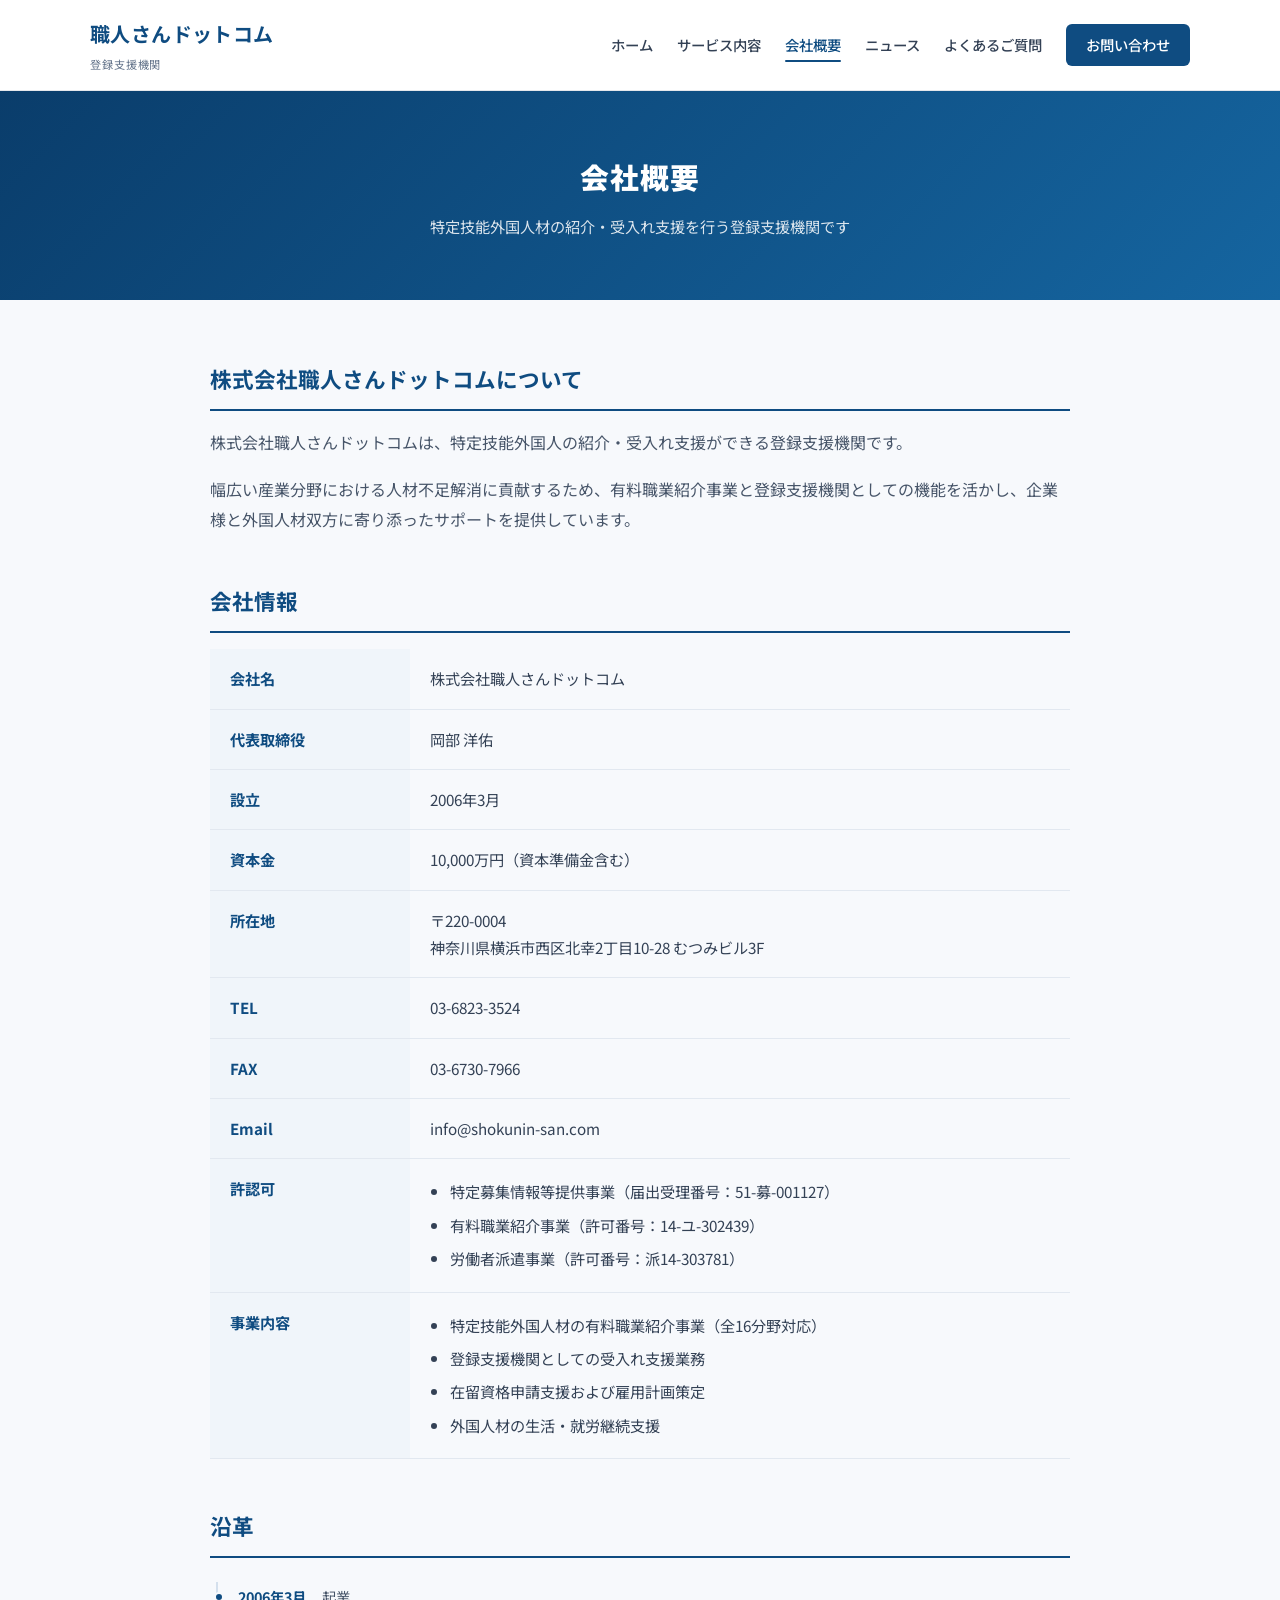
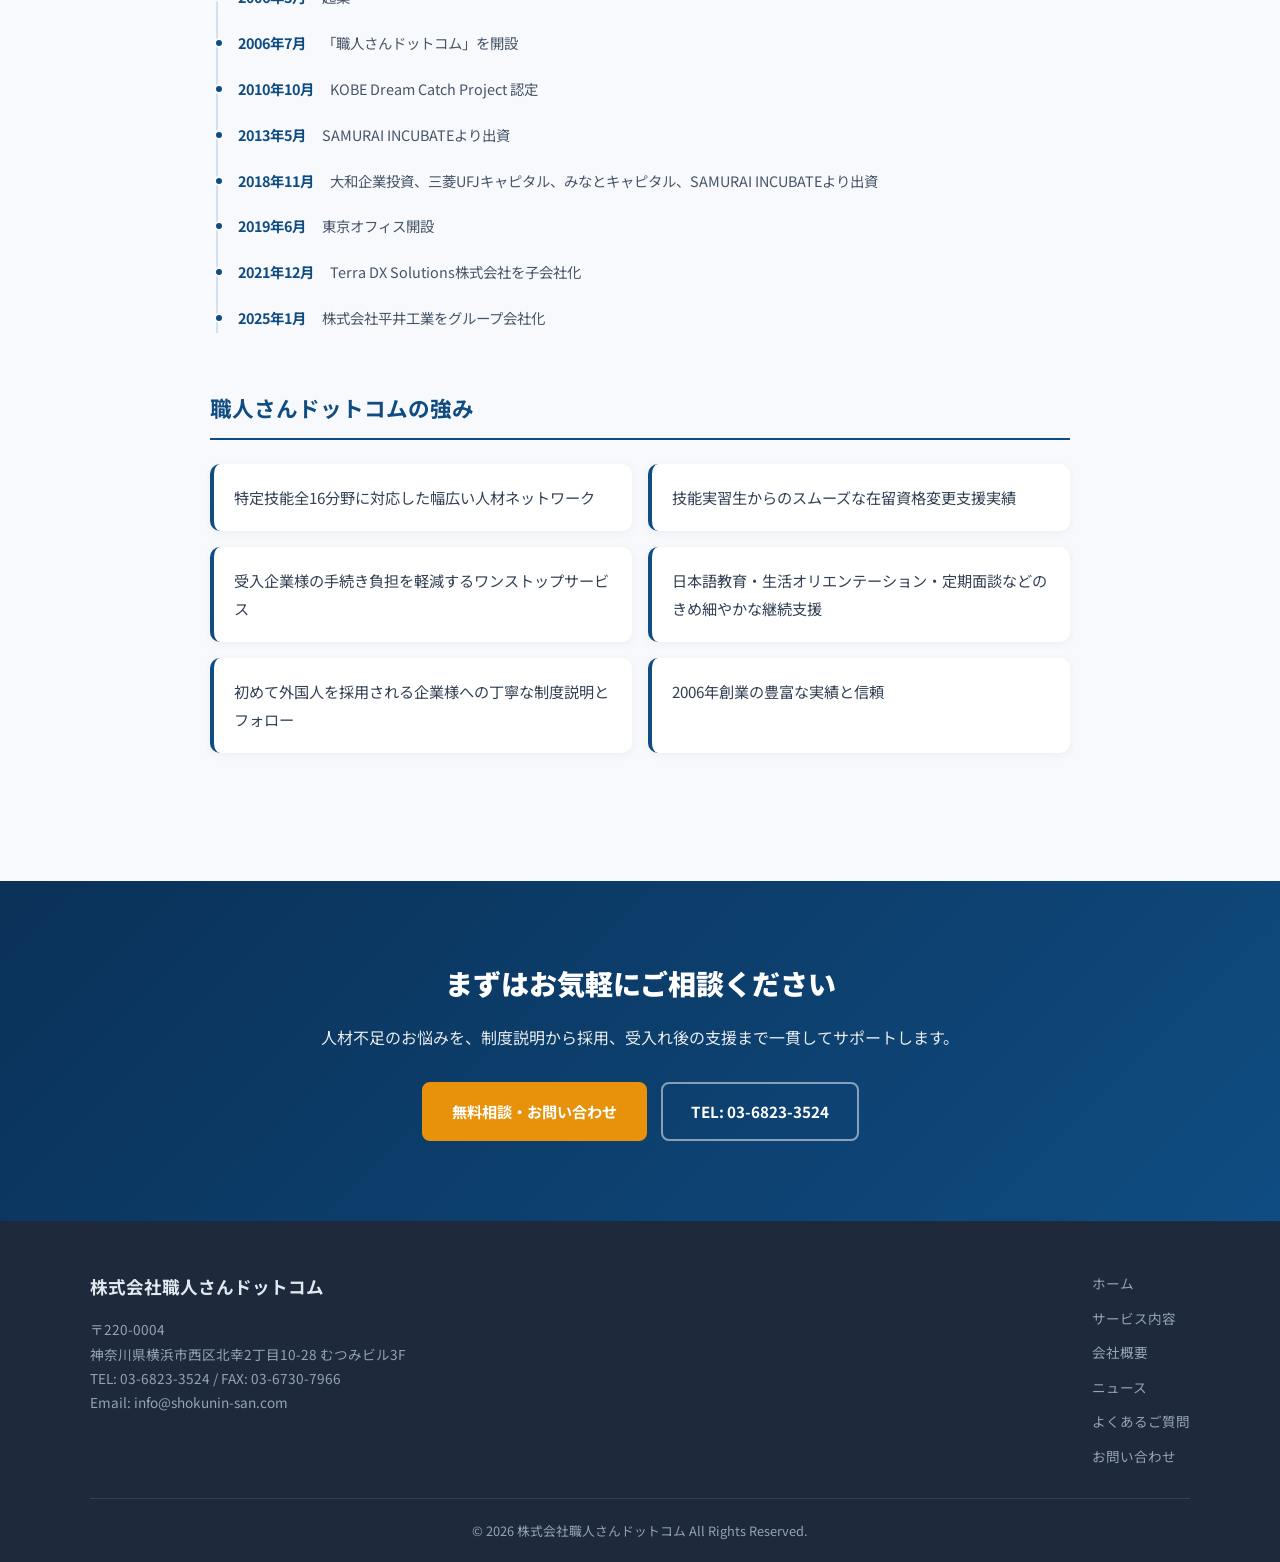
==== company.html @ 6ff0e760 "初回コミット: 職人さんドットコム 特定技能LP サイト - TOP / サービス内容 / 会社概要 / ニュース / FAQ / お問い合わせの全6ページ - レスポンシブ対応の共通CSS - na" ====
<!DOCTYPE html>
<html lang="ja">
<head>
  <meta charset="UTF-8">
  <meta name="viewport" content="width=device-width, initial-scale=1.0">
  <title>会社概要 | 株式会社職人さんドットコム</title>
  <meta name="description" content="株式会社職人さんドットコムの会社概要。特定技能外国人の紹介・受入れ支援ができる登録支援機関です。">
  <link rel="preconnect" href="https://fonts.googleapis.com">
  <link rel="preconnect" href="https://fonts.gstatic.com" crossorigin>
  <link href="https://fonts.googleapis.com/css2?family=Noto+Sans+JP:wght@400;500;700;900&display=swap" rel="stylesheet">
  <link rel="stylesheet" href="style.css">
</head>
<body>

  <header class="header">
    <div class="container header-inner">
      <a href="index.html" class="logo">
        <span class="logo-main">職人さんドットコム</span>
        <span class="logo-sub">登録支援機関</span>
      </a>
      <button class="hamburger" id="hamburger" aria-label="メニューを開く">
        <span></span><span></span><span></span>
      </button>
      <nav class="nav" id="nav">
        <a href="index.html">ホーム</a>
        <a href="service.html">サービス内容</a>
        <a href="company.html" class="nav-active">会社概要</a>
        <a href="topics.html">ニュース</a>
        <a href="qa.html">よくあるご質問</a>
        <a href="contact.html" class="nav-contact">お問い合わせ</a>
      </nav>
    </div>
  </header>

  <section class="page-header">
    <div class="container">
      <h1>会社概要</h1>
      <p>特定技能外国人材の紹介・受入れ支援を行う登録支援機関です</p>
    </div>
  </section>

  <section class="content">
    <div class="container content-inner">

      <div class="service-block">
        <h2>株式会社職人さんドットコムについて</h2>
        <p>株式会社職人さんドットコムは、特定技能外国人の紹介・受入れ支援ができる登録支援機関です。</p>
        <p>幅広い産業分野における人材不足解消に貢献するため、有料職業紹介事業と登録支援機関としての機能を活かし、企業様と外国人材双方に寄り添ったサポートを提供しています。</p>
      </div>

      <div class="service-block">
        <h2>会社情報</h2>
        <table class="company-table">
          <tr><th>会社名</th><td>株式会社職人さんドットコム</td></tr>
          <tr><th>代表取締役</th><td>岡部 洋佑</td></tr>
          <tr><th>設立</th><td>2006年3月</td></tr>
          <tr><th>資本金</th><td>10,000万円（資本準備金含む）</td></tr>
          <tr><th>所在地</th><td>〒220-0004<br>神奈川県横浜市西区北幸2丁目10-28 むつみビル3F</td></tr>
          <tr><th>TEL</th><td>03-6823-3524</td></tr>
          <tr><th>FAX</th><td>03-6730-7966</td></tr>
          <tr><th>Email</th><td>info@shokunin-san.com</td></tr>
          <tr>
            <th>許認可</th>
            <td>
              <ul>
                <li>特定募集情報等提供事業（届出受理番号：51-募-001127）</li>
                <li>有料職業紹介事業（許可番号：14-ユ-302439）</li>
                <li>労働者派遣事業（許可番号：派14-303781）</li>
              </ul>
            </td>
          </tr>
          <tr>
            <th>事業内容</th>
            <td>
              <ul>
                <li>特定技能外国人材の有料職業紹介事業（全16分野対応）</li>
                <li>登録支援機関としての受入れ支援業務</li>
                <li>在留資格申請支援および雇用計画策定</li>
                <li>外国人材の生活・就労継続支援</li>
              </ul>
            </td>
          </tr>
        </table>
      </div>

      <div class="service-block">
        <h2>沿革</h2>
        <div class="history-list">
          <div class="history-item">
            <span class="history-year">2006年3月</span>
            <span class="history-text">起業</span>
          </div>
          <div class="history-item">
            <span class="history-year">2006年7月</span>
            <span class="history-text">「職人さんドットコム」を開設</span>
          </div>
          <div class="history-item">
            <span class="history-year">2010年10月</span>
            <span class="history-text">KOBE Dream Catch Project 認定</span>
          </div>
          <div class="history-item">
            <span class="history-year">2013年5月</span>
            <span class="history-text">SAMURAI INCUBATEより出資</span>
          </div>
          <div class="history-item">
            <span class="history-year">2018年11月</span>
            <span class="history-text">大和企業投資、三菱UFJキャピタル、みなとキャピタル、SAMURAI INCUBATEより出資</span>
          </div>
          <div class="history-item">
            <span class="history-year">2019年6月</span>
            <span class="history-text">東京オフィス開設</span>
          </div>
          <div class="history-item">
            <span class="history-year">2021年12月</span>
            <span class="history-text">Terra DX Solutions株式会社を子会社化</span>
          </div>
          <div class="history-item">
            <span class="history-year">2025年1月</span>
            <span class="history-text">株式会社平井工業をグループ会社化</span>
          </div>
        </div>
      </div>

      <div class="service-block">
        <h2>職人さんドットコムの強み</h2>
        <ul class="strength-list">
          <li>特定技能全16分野に対応した幅広い人材ネットワーク</li>
          <li>技能実習生からのスムーズな在留資格変更支援実績</li>
          <li>受入企業様の手続き負担を軽減するワンストップサービス</li>
          <li>日本語教育・生活オリエンテーション・定期面談などのきめ細やかな継続支援</li>
          <li>初めて外国人を採用される企業様への丁寧な制度説明とフォロー</li>
          <li>2006年創業の豊富な実績と信頼</li>
        </ul>
      </div>

    </div>
  </section>

  <section class="cta">
    <div class="container">
      <h2>まずはお気軽にご相談ください</h2>
      <p>人材不足のお悩みを、制度説明から採用、受入れ後の支援まで一貫してサポートします。</p>
      <div class="cta-btns">
        <a href="contact.html" class="btn btn-accent">無料相談・お問い合わせ</a>
        <a href="tel:0368233524" class="btn btn-white-outline">TEL: 03-6823-3524</a>
      </div>
    </div>
  </section>

  <footer class="footer">
    <div class="container">
      <div class="footer-grid">
        <div class="footer-info">
          <div class="footer-logo">株式会社職人さんドットコム</div>
          <p>〒220-0004<br>神奈川県横浜市西区北幸2丁目10-28 むつみビル3F</p>
          <p>TEL: 03-6823-3524 / FAX: 03-6730-7966</p>
          <p>Email: info@shokunin-san.com</p>
        </div>
        <div class="footer-nav">
          <a href="index.html">ホーム</a>
          <a href="service.html">サービス内容</a>
          <a href="company.html">会社概要</a>
          <a href="topics.html">ニュース</a>
          <a href="qa.html">よくあるご質問</a>
          <a href="contact.html">お問い合わせ</a>
        </div>
      </div>
      <div class="footer-bottom">
        <p>&copy; 2026 株式会社職人さんドットコム All Rights Reserved.</p>
      </div>
    </div>
  </footer>

  <script>
    const hamburger = document.getElementById('hamburger');
    const nav = document.getElementById('nav');
    hamburger.addEventListener('click', () => {
      hamburger.classList.toggle('active');
      nav.classList.toggle('open');
    });
    nav.querySelectorAll('a').forEach(a => {
      a.addEventListener('click', () => {
        hamburger.classList.remove('active');
        nav.classList.remove('open');
      });
    });
  </script>

</body>
</html>
---- style.css ----
/* ============================================
   株式会社職人さんドットコム - 共通CSS
   ============================================ */

/* --- Reset & Base --- */
*,
*::before,
*::after {
  margin: 0;
  padding: 0;
  box-sizing: border-box;
}

html {
  scroll-behavior: smooth;
}

body {
  font-family: "Noto Sans JP", "Hiragino Kaku Gothic ProN", "Yu Gothic", "Meiryo", sans-serif;
  line-height: 1.8;
  color: #333;
  background: #f7f9fc;
  font-size: 16px;
}

a {
  text-decoration: none;
  color: inherit;
}

img {
  max-width: 100%;
  display: block;
}

ul, ol {
  list-style: none;
}

/* --- Utility --- */
.container {
  width: 90%;
  max-width: 1100px;
  margin: 0 auto;
}

.center { text-align: center; }
.mt-20 { margin-top: 20px; }
.mt-40 { margin-top: 40px; }
.mt-60 { margin-top: 60px; }
.bg-white { background: #ffffff; }

/* ============================================
   Header
   ============================================ */
.header {
  background: #ffffff;
  border-bottom: 1px solid #e5e7eb;
  position: sticky;
  top: 0;
  z-index: 1000;
}

.header-inner {
  display: flex;
  justify-content: space-between;
  align-items: center;
  padding: 16px 0;
}

.logo {
  display: flex;
  flex-direction: column;
  gap: 2px;
}

.logo-main {
  font-size: 1.25rem;
  font-weight: 700;
  color: #0f4c81;
  letter-spacing: 0.02em;
}

.logo-sub {
  font-size: 0.7rem;
  color: #64748b;
  letter-spacing: 0.08em;
}

.nav {
  display: flex;
  align-items: center;
  gap: 24px;
}

.nav a {
  font-size: 0.9rem;
  font-weight: 500;
  color: #334155;
  transition: color 0.3s;
  position: relative;
}

.nav a:hover,
.nav a.nav-active {
  color: #0f4c81;
}

.nav a.nav-active::after {
  content: "";
  position: absolute;
  bottom: -4px;
  left: 0;
  right: 0;
  height: 2px;
  background: #0f4c81;
  border-radius: 1px;
}

.nav-contact {
  background: #0f4c81 !important;
  color: #fff !important;
  padding: 8px 20px;
  border-radius: 6px;
  transition: background 0.3s !important;
}

.nav-contact:hover {
  background: #0d3f6e !important;
}

.nav-contact.nav-active::after {
  display: none;
}

/* Hamburger */
.hamburger {
  display: none;
  flex-direction: column;
  gap: 5px;
  background: none;
  border: none;
  cursor: pointer;
  padding: 8px;
  z-index: 1001;
}

.hamburger span {
  display: block;
  width: 24px;
  height: 2px;
  background: #334155;
  transition: 0.3s;
  border-radius: 2px;
}

.hamburger.active span:nth-child(1) {
  transform: rotate(45deg) translate(5px, 5px);
}

.hamburger.active span:nth-child(2) {
  opacity: 0;
}

.hamburger.active span:nth-child(3) {
  transform: rotate(-45deg) translate(5px, -5px);
}

/* ============================================
   Hero
   ============================================ */
.hero {
  position: relative;
  background: linear-gradient(135deg, #0a3d6b 0%, #1565a0 50%, #1976b8 100%);
  color: white;
  padding: 100px 0;
  overflow: hidden;
}

.hero-overlay {
  position: absolute;
  inset: 0;
  background: url("data:image/svg+xml,%3Csvg width='60' height='60' viewBox='0 0 60 60' xmlns='http://www.w3.org/2000/svg'%3E%3Cg fill='none' fill-rule='evenodd'%3E%3Cg fill='%23ffffff' fill-opacity='0.03'%3E%3Cpath d='M36 34v-4h-2v4h-4v2h4v4h2v-4h4v-2h-4zm0-30V0h-2v4h-4v2h4v4h2V6h4V4h-4zM6 34v-4H4v4H0v2h4v4h2v-4h4v-2H6zM6 4V0H4v4H0v2h4v4h2V6h4V4H6z'/%3E%3C/g%3E%3C/g%3E%3C/svg%3E") repeat;
}

.hero-content {
  position: relative;
  max-width: 760px;
}

.hero-label {
  display: inline-block;
  background: rgba(255,255,255,0.15);
  border: 1px solid rgba(255,255,255,0.25);
  padding: 6px 18px;
  border-radius: 50px;
  font-size: 0.85rem;
  font-weight: 500;
  margin-bottom: 24px;
  letter-spacing: 0.05em;
}

.hero h1 {
  font-size: 2.4rem;
  font-weight: 900;
  line-height: 1.5;
  margin-bottom: 20px;
  letter-spacing: 0.02em;
}

.hero-text {
  font-size: 1.05rem;
  margin-bottom: 36px;
  opacity: 0.92;
  line-height: 1.9;
}

.hero-btns {
  display: flex;
  flex-wrap: wrap;
  gap: 14px;
}

/* ============================================
   Buttons
   ============================================ */
.btn {
  display: inline-block;
  padding: 14px 28px;
  border-radius: 8px;
  font-weight: 700;
  font-size: 0.95rem;
  transition: all 0.3s;
  border: 2px solid transparent;
  cursor: pointer;
  text-align: center;
}

.btn-accent {
  background: #e8920b;
  color: white;
  border-color: #e8920b;
}

.btn-accent:hover {
  background: #d07d08;
  border-color: #d07d08;
}

.btn-primary {
  background: #0f4c81;
  color: white;
  border-color: #0f4c81;
}

.btn-primary:hover {
  background: #0d3f6e;
  border-color: #0d3f6e;
}

.btn-white {
  background: white;
  color: #0f4c81;
}

.btn-white:hover {
  background: #e8edf3;
}

.btn-white-outline {
  background: transparent;
  color: white;
  border-color: rgba(255,255,255,0.5);
}

.btn-white-outline:hover {
  background: rgba(255,255,255,0.1);
  border-color: white;
}

/* ============================================
   Section
   ============================================ */
.section {
  padding: 80px 0;
}

.section-title {
  font-size: 1.75rem;
  font-weight: 900;
  color: #0f172a;
  margin-bottom: 16px;
  text-align: center;
  letter-spacing: 0.02em;
}

.section-lead {
  text-align: center;
  color: #64748b;
  max-width: 700px;
  margin: 0 auto 48px;
  line-height: 1.9;
}

/* ============================================
   Worry Cards (TOP)
   ============================================ */
.worry-grid {
  display: grid;
  grid-template-columns: repeat(4, 1fr);
  gap: 20px;
}

.worry-card {
  background: #f7f9fc;
  border: 1px solid #e2e8f0;
  border-radius: 14px;
  padding: 28px 20px;
  text-align: center;
  transition: transform 0.3s, box-shadow 0.3s;
}

.worry-card:hover {
  transform: translateY(-3px);
  box-shadow: 0 8px 20px rgba(15, 23, 42, 0.08);
}

.worry-icon {
  margin-bottom: 16px;
  display: flex;
  justify-content: center;
}

.worry-card p {
  font-size: 0.95rem;
  color: #475569;
  line-height: 1.7;
}

.worry-card strong {
  color: #0f4c81;
}

/* ============================================
   Feature Cards (TOP)
   ============================================ */
.features {
  display: grid;
  grid-template-columns: repeat(2, 1fr);
  gap: 24px;
}

.feature-card {
  background: white;
  border-radius: 14px;
  padding: 32px;
  box-shadow: 0 4px 16px rgba(15, 23, 42, 0.06);
  transition: transform 0.3s, box-shadow 0.3s;
  border-left: 4px solid #0f4c81;
}

.feature-card:hover {
  transform: translateY(-3px);
  box-shadow: 0 8px 24px rgba(15, 23, 42, 0.1);
}

.feature-num {
  font-size: 2rem;
  font-weight: 900;
  color: #0f4c81;
  opacity: 0.2;
  margin-bottom: 8px;
}

.feature-card h3 {
  font-size: 1.15rem;
  color: #0f172a;
  margin-bottom: 10px;
}

.feature-card p {
  color: #64748b;
  font-size: 0.95rem;
}

/* ============================================
   System Cards (特定技能)
   ============================================ */
.system-grid {
  display: grid;
  grid-template-columns: repeat(2, 1fr);
  gap: 24px;
}

.system-card {
  background: #f0f5fa;
  border-radius: 14px;
  padding: 32px;
  border: 1px solid #d4e0ed;
}

.system-card h3 {
  font-size: 1.2rem;
  color: #0f4c81;
  margin-bottom: 16px;
  font-weight: 700;
}

.system-card ul {
  list-style: none;
}

.system-card li {
  padding: 6px 0;
  padding-left: 20px;
  position: relative;
  color: #475569;
  font-size: 0.95rem;
}

.system-card li::before {
  content: "";
  position: absolute;
  left: 0;
  top: 14px;
  width: 8px;
  height: 8px;
  background: #0f4c81;
  border-radius: 50%;
}

/* ============================================
   Service Flow (TOP)
   ============================================ */
.service-flow {
  display: flex;
  align-items: flex-start;
  gap: 12px;
}

.flow-step {
  flex: 1;
  background: white;
  border-radius: 14px;
  padding: 28px 24px;
  box-shadow: 0 4px 16px rgba(15, 23, 42, 0.06);
  text-align: center;
}

.flow-num {
  display: inline-block;
  background: #0f4c81;
  color: white;
  font-size: 0.75rem;
  font-weight: 700;
  padding: 4px 14px;
  border-radius: 50px;
  margin-bottom: 14px;
  letter-spacing: 0.08em;
}

.flow-step h3 {
  font-size: 1.05rem;
  color: #0f172a;
  margin-bottom: 10px;
}

.flow-step p {
  color: #64748b;
  font-size: 0.9rem;
}

.flow-arrow {
  display: flex;
  align-items: center;
  padding-top: 50px;
  color: #cbd5e1;
  font-size: 1.5rem;
}

.flow-arrow::after {
  content: "\25B6";
  color: #cbd5e1;
}

/* ============================================
   Two Column (NEWS & FAQ)
   ============================================ */
.two-col {
  display: grid;
  grid-template-columns: repeat(2, 1fr);
  gap: 30px;
}

.col-card {
  background: #f7f9fc;
  border-radius: 14px;
  padding: 32px;
  border: 1px solid #e2e8f0;
}

.col-card-title {
  font-size: 1.15rem;
  color: #0f4c81;
  margin-bottom: 20px;
  padding-bottom: 12px;
  border-bottom: 2px solid #0f4c81;
  font-weight: 700;
}

.news-list li {
  padding: 10px 0;
  border-bottom: 1px solid #e2e8f0;
  display: flex;
  gap: 12px;
  align-items: baseline;
  font-size: 0.9rem;
}

.news-list li:last-child {
  border-bottom: none;
}

.news-date {
  background: #e8edf3;
  color: #0f4c81;
  padding: 2px 10px;
  border-radius: 4px;
  font-size: 0.8rem;
  font-weight: 500;
  white-space: nowrap;
}

.news-text {
  color: #475569;
}

.link-more {
  display: inline-block;
  margin-top: 16px;
  color: #0f4c81;
  font-weight: 700;
  font-size: 0.9rem;
  transition: opacity 0.3s;
}

.link-more::after {
  content: " \2192";
}

.link-more:hover {
  opacity: 0.7;
}

/* ============================================
   CTA
   ============================================ */
.cta {
  background: linear-gradient(135deg, #0a3158 0%, #0f4c81 100%);
  color: white;
  text-align: center;
  padding: 80px 20px;
}

.cta h2 {
  font-size: 1.75rem;
  margin-bottom: 16px;
  font-weight: 900;
  line-height: 1.6;
}

.cta p {
  max-width: 700px;
  margin: 0 auto 30px;
  opacity: 0.9;
  line-height: 1.9;
}

.cta-btns {
  display: flex;
  justify-content: center;
  flex-wrap: wrap;
  gap: 14px;
}

/* ============================================
   Footer
   ============================================ */
.footer {
  background: #1e293b;
  color: #94a3b8;
  padding: 50px 0 0;
}

.footer-grid {
  display: flex;
  justify-content: space-between;
  gap: 40px;
  padding-bottom: 30px;
}

.footer-logo {
  font-size: 1.1rem;
  font-weight: 700;
  color: #e2e8f0;
  margin-bottom: 14px;
}

.footer-info p {
  font-size: 0.85rem;
  line-height: 1.8;
}

.footer-nav {
  display: flex;
  flex-direction: column;
  gap: 10px;
}

.footer-nav a {
  font-size: 0.85rem;
  color: #94a3b8;
  transition: color 0.3s;
}

.footer-nav a:hover {
  color: #e2e8f0;
}

.footer-bottom {
  border-top: 1px solid #334155;
  padding: 20px 0;
  text-align: center;
}

.footer-bottom p {
  font-size: 0.8rem;
}

/* ============================================
   Page Header (下層ページ共通)
   ============================================ */
.page-header {
  background: linear-gradient(135deg, #0a3d6b 0%, #1565a0 100%);
  color: white;
  padding: 60px 0;
  text-align: center;
}

.page-header h1 {
  font-size: 1.8rem;
  font-weight: 900;
  letter-spacing: 0.03em;
}

.page-header p {
  margin-top: 10px;
  opacity: 0.85;
  font-size: 0.95rem;
}

/* ============================================
   Content (下層ページ共通)
   ============================================ */
.content {
  padding: 60px 0 80px;
}

.content-inner {
  max-width: 860px;
  margin: 0 auto;
}

/* --- Service Page --- */
.service-block {
  margin-bottom: 48px;
}

.service-block h2 {
  font-size: 1.35rem;
  color: #0f4c81;
  font-weight: 700;
  margin-bottom: 16px;
  padding-bottom: 10px;
  border-bottom: 2px solid #0f4c81;
}

.service-block p {
  color: #475569;
  line-height: 1.9;
  margin-bottom: 16px;
}

.service-list {
  list-style: none;
}

.service-list li {
  padding: 12px 0 12px 28px;
  position: relative;
  color: #334155;
  border-bottom: 1px solid #f1f5f9;
}

.service-list li::before {
  content: "";
  position: absolute;
  left: 0;
  top: 20px;
  width: 12px;
  height: 12px;
  background: #0f4c81;
  border-radius: 3px;
}

/* --- Company Page --- */
.company-table {
  width: 100%;
  border-collapse: collapse;
  margin-bottom: 40px;
}

.company-table th,
.company-table td {
  padding: 16px 20px;
  text-align: left;
  border-bottom: 1px solid #e2e8f0;
  font-size: 0.95rem;
  vertical-align: top;
}

.company-table th {
  background: #f0f5fa;
  color: #0f4c81;
  font-weight: 700;
  width: 200px;
  white-space: nowrap;
}

.company-table td {
  color: #334155;
}

.company-table ul {
  list-style: disc;
  padding-left: 20px;
}

.company-table li {
  padding: 3px 0;
}

.strength-list {
  list-style: none;
  display: grid;
  grid-template-columns: repeat(2, 1fr);
  gap: 16px;
  margin-top: 24px;
}

.strength-list li {
  background: white;
  border-radius: 10px;
  padding: 20px;
  border-left: 4px solid #0f4c81;
  box-shadow: 0 2px 10px rgba(15, 23, 42, 0.05);
  font-size: 0.95rem;
  color: #334155;
}

/* --- History --- */
.history-list {
  position: relative;
  padding-left: 28px;
}

.history-list::before {
  content: "";
  position: absolute;
  left: 6px;
  top: 8px;
  bottom: 8px;
  width: 2px;
  background: #d4e0ed;
}

.history-item {
  position: relative;
  padding: 10px 0;
  display: flex;
  gap: 16px;
  align-items: baseline;
}

.history-item::before {
  content: "";
  position: absolute;
  left: -24px;
  top: 18px;
  width: 10px;
  height: 10px;
  background: #0f4c81;
  border-radius: 50%;
  border: 2px solid #f7f9fc;
}

.history-year {
  font-weight: 700;
  color: #0f4c81;
  white-space: nowrap;
  font-size: 0.9rem;
}

.history-text {
  color: #475569;
  font-size: 0.9rem;
}

/* --- Topics / News Page --- */
.topics-list {
  list-style: none;
}

.topics-list li {
  padding: 20px 0;
  border-bottom: 1px solid #e2e8f0;
  display: flex;
  gap: 16px;
  align-items: baseline;
}

.topics-list li:first-child {
  padding-top: 0;
}

.topics-date {
  background: #0f4c81;
  color: white;
  padding: 3px 12px;
  border-radius: 4px;
  font-size: 0.8rem;
  font-weight: 500;
  white-space: nowrap;
}

.topics-text {
  color: #334155;
  font-size: 0.95rem;
}

/* --- FAQ Page --- */
.faq-item {
  margin-bottom: 20px;
  background: white;
  border-radius: 12px;
  overflow: hidden;
  box-shadow: 0 2px 10px rgba(15, 23, 42, 0.05);
}

.faq-q {
  padding: 20px 24px;
  font-weight: 700;
  color: #0f172a;
  background: #f8fafc;
  border-left: 4px solid #0f4c81;
  cursor: pointer;
  display: flex;
  align-items: center;
  gap: 12px;
}

.faq-q::before {
  content: "Q";
  display: inline-flex;
  align-items: center;
  justify-content: center;
  width: 30px;
  height: 30px;
  background: #0f4c81;
  color: white;
  border-radius: 50%;
  font-size: 0.85rem;
  font-weight: 700;
  flex-shrink: 0;
}

.faq-a {
  padding: 20px 24px 20px 66px;
  color: #475569;
  line-height: 1.9;
  position: relative;
}

.faq-a::before {
  content: "A";
  position: absolute;
  left: 24px;
  top: 20px;
  display: inline-flex;
  align-items: center;
  justify-content: center;
  width: 30px;
  height: 30px;
  background: #e8920b;
  color: white;
  border-radius: 50%;
  font-size: 0.85rem;
  font-weight: 700;
}

/* --- Contact Page --- */
.contact-info-grid {
  display: grid;
  grid-template-columns: repeat(2, 1fr);
  gap: 24px;
  margin-bottom: 48px;
}

.contact-info-card {
  background: #f0f5fa;
  border-radius: 14px;
  padding: 28px;
  text-align: center;
  border: 1px solid #d4e0ed;
}

.contact-info-card h3 {
  color: #0f4c81;
  font-size: 1rem;
  margin-bottom: 10px;
}

.contact-info-card .contact-val {
  font-size: 1.4rem;
  font-weight: 700;
  color: #0f172a;
}

.contact-info-card p {
  color: #64748b;
  font-size: 0.85rem;
  margin-top: 6px;
}

.form-group {
  margin-bottom: 24px;
}

.form-group label {
  display: block;
  font-weight: 700;
  color: #0f172a;
  margin-bottom: 8px;
  font-size: 0.95rem;
}

.form-group label .required {
  background: #dc2626;
  color: white;
  font-size: 0.7rem;
  padding: 2px 8px;
  border-radius: 3px;
  margin-left: 8px;
  font-weight: 500;
}

.form-group label .optional {
  background: #94a3b8;
  color: white;
  font-size: 0.7rem;
  padding: 2px 8px;
  border-radius: 3px;
  margin-left: 8px;
  font-weight: 500;
}

.form-group input,
.form-group textarea,
.form-group select {
  width: 100%;
  padding: 12px 16px;
  border: 1px solid #d1d5db;
  border-radius: 8px;
  font-size: 1rem;
  font-family: inherit;
  color: #334155;
  background: white;
  transition: border-color 0.3s, box-shadow 0.3s;
}

.form-group input:focus,
.form-group textarea:focus,
.form-group select:focus {
  outline: none;
  border-color: #0f4c81;
  box-shadow: 0 0 0 3px rgba(15, 76, 129, 0.1);
}

.form-group textarea {
  min-height: 160px;
  resize: vertical;
}

.form-submit {
  text-align: center;
  margin-top: 32px;
}

.form-submit .btn {
  min-width: 260px;
  padding: 16px 32px;
  font-size: 1rem;
}

.form-note {
  text-align: center;
  color: #64748b;
  font-size: 0.85rem;
  margin-top: 16px;
}

/* ============================================
   Responsive
   ============================================ */
@media (max-width: 900px) {
  .worry-grid {
    grid-template-columns: repeat(2, 1fr);
  }

  .features {
    grid-template-columns: 1fr;
  }

  .system-grid {
    grid-template-columns: 1fr;
  }

  .service-flow {
    flex-direction: column;
    gap: 0;
  }

  .flow-arrow {
    transform: rotate(90deg);
    padding: 0;
    justify-content: center;
    height: 30px;
  }

  .two-col {
    grid-template-columns: 1fr;
  }

  .footer-grid {
    flex-direction: column;
    gap: 24px;
  }

  .strength-list {
    grid-template-columns: 1fr;
  }

  .contact-info-grid {
    grid-template-columns: 1fr;
  }

  .company-table th {
    width: 140px;
  }
}

@media (max-width: 768px) {
  .hamburger {
    display: flex;
  }

  .nav {
    position: fixed;
    top: 0;
    right: -100%;
    width: 280px;
    height: 100vh;
    background: white;
    flex-direction: column;
    padding: 80px 30px 30px;
    gap: 20px;
    box-shadow: -4px 0 20px rgba(0, 0, 0, 0.1);
    transition: right 0.3s;
    z-index: 1000;
  }

  .nav.open {
    right: 0;
  }

  .nav a {
    font-size: 1rem;
    padding: 8px 0;
  }

  .nav-contact {
    text-align: center;
    margin-top: 10px;
  }

  .hero {
    padding: 70px 0;
  }

  .hero h1 {
    font-size: 1.6rem;
  }

  .section {
    padding: 60px 0;
  }

  .section-title {
    font-size: 1.4rem;
  }

  .worry-grid {
    grid-template-columns: 1fr;
    gap: 12px;
  }

  .worry-card {
    display: flex;
    align-items: center;
    text-align: left;
    padding: 16px 20px;
    gap: 16px;
  }

  .worry-icon {
    margin-bottom: 0;
    flex-shrink: 0;
  }

  .worry-icon svg {
    width: 40px;
    height: 40px;
  }

  .btn {
    width: 100%;
    text-align: center;
  }

  .cta h2 {
    font-size: 1.4rem;
  }

  .page-header {
    padding: 40px 0;
  }

  .page-header h1 {
    font-size: 1.4rem;
  }

  .company-table,
  .company-table thead,
  .company-table tbody,
  .company-table tr,
  .company-table th,
  .company-table td {
    display: block;
    width: 100%;
  }

  .company-table th {
    width: 100%;
    border-bottom: none;
    padding-bottom: 4px;
  }

  .company-table td {
    padding-top: 4px;
  }

  .topics-list li {
    flex-direction: column;
    gap: 6px;
  }
}

@media (max-width: 480px) {
  .hero h1 {
    font-size: 1.35rem;
  }

  .cta-btns {
    flex-direction: column;
  }
}
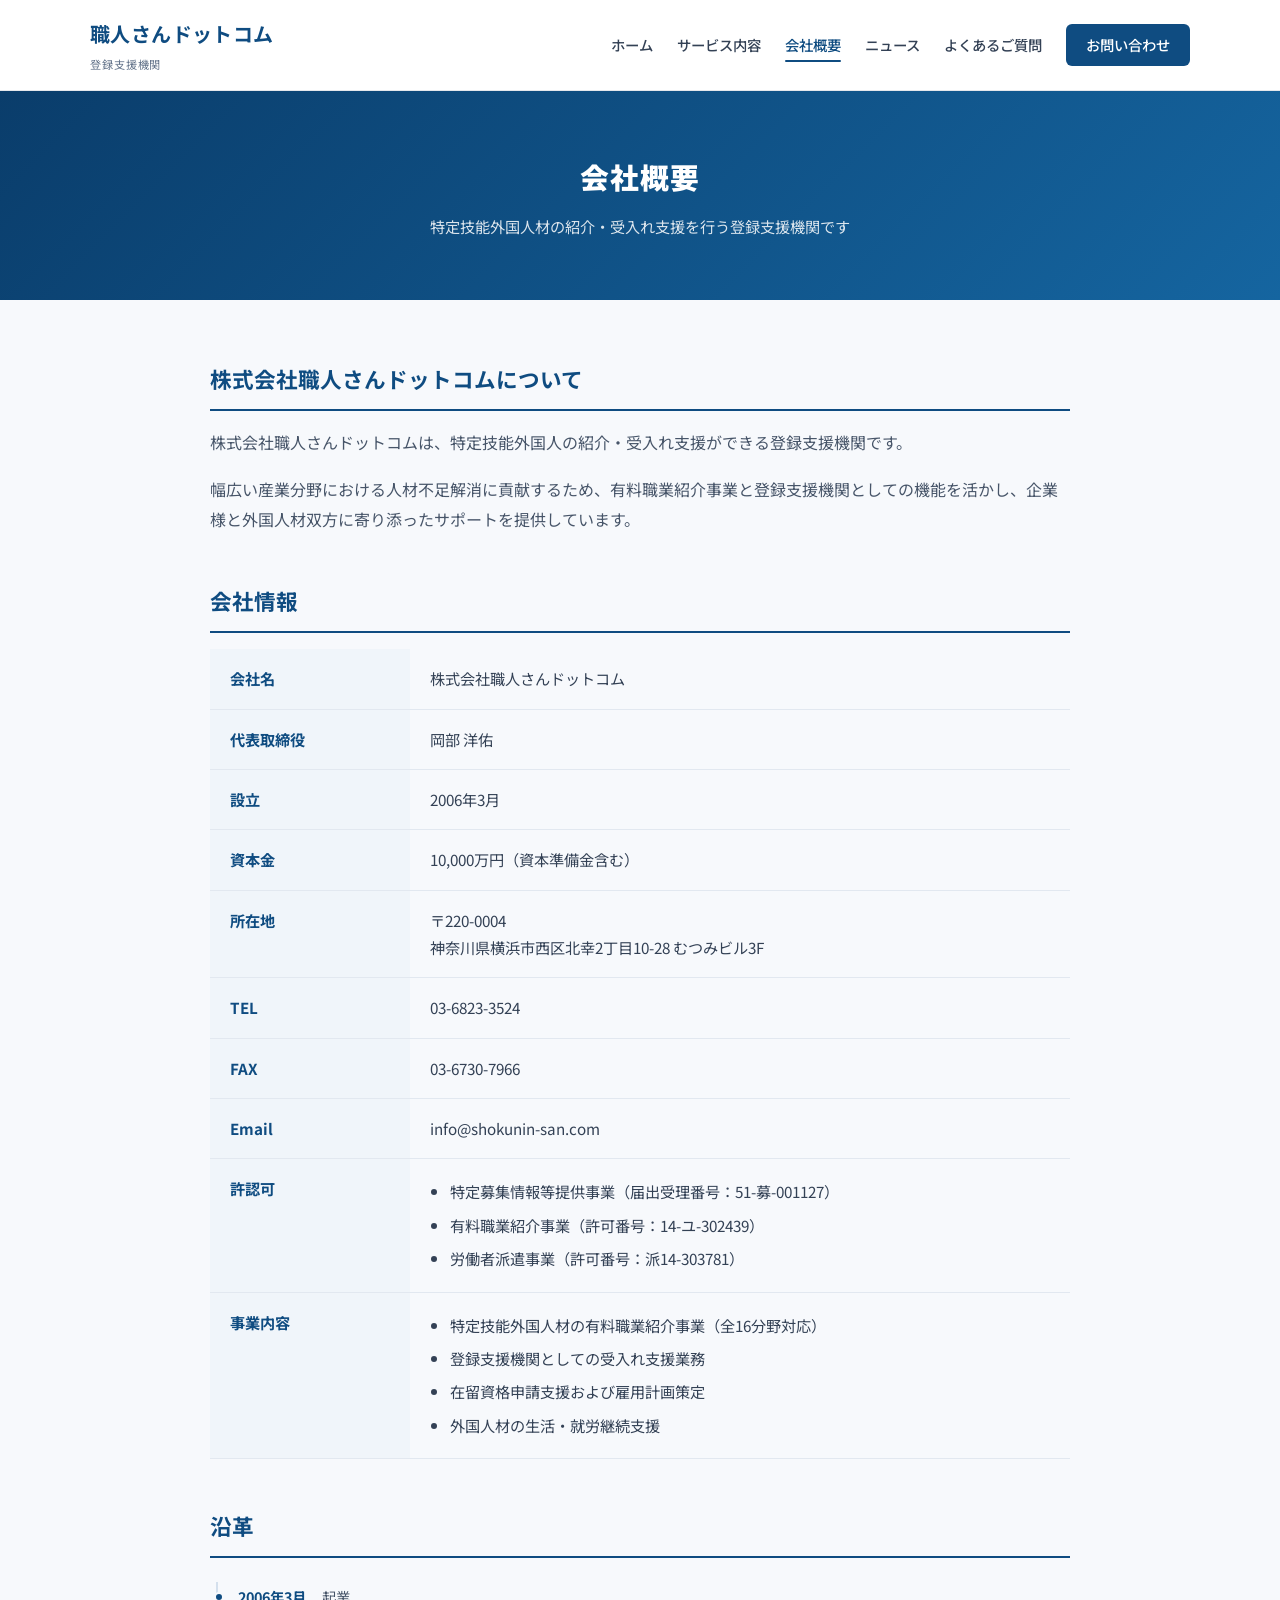
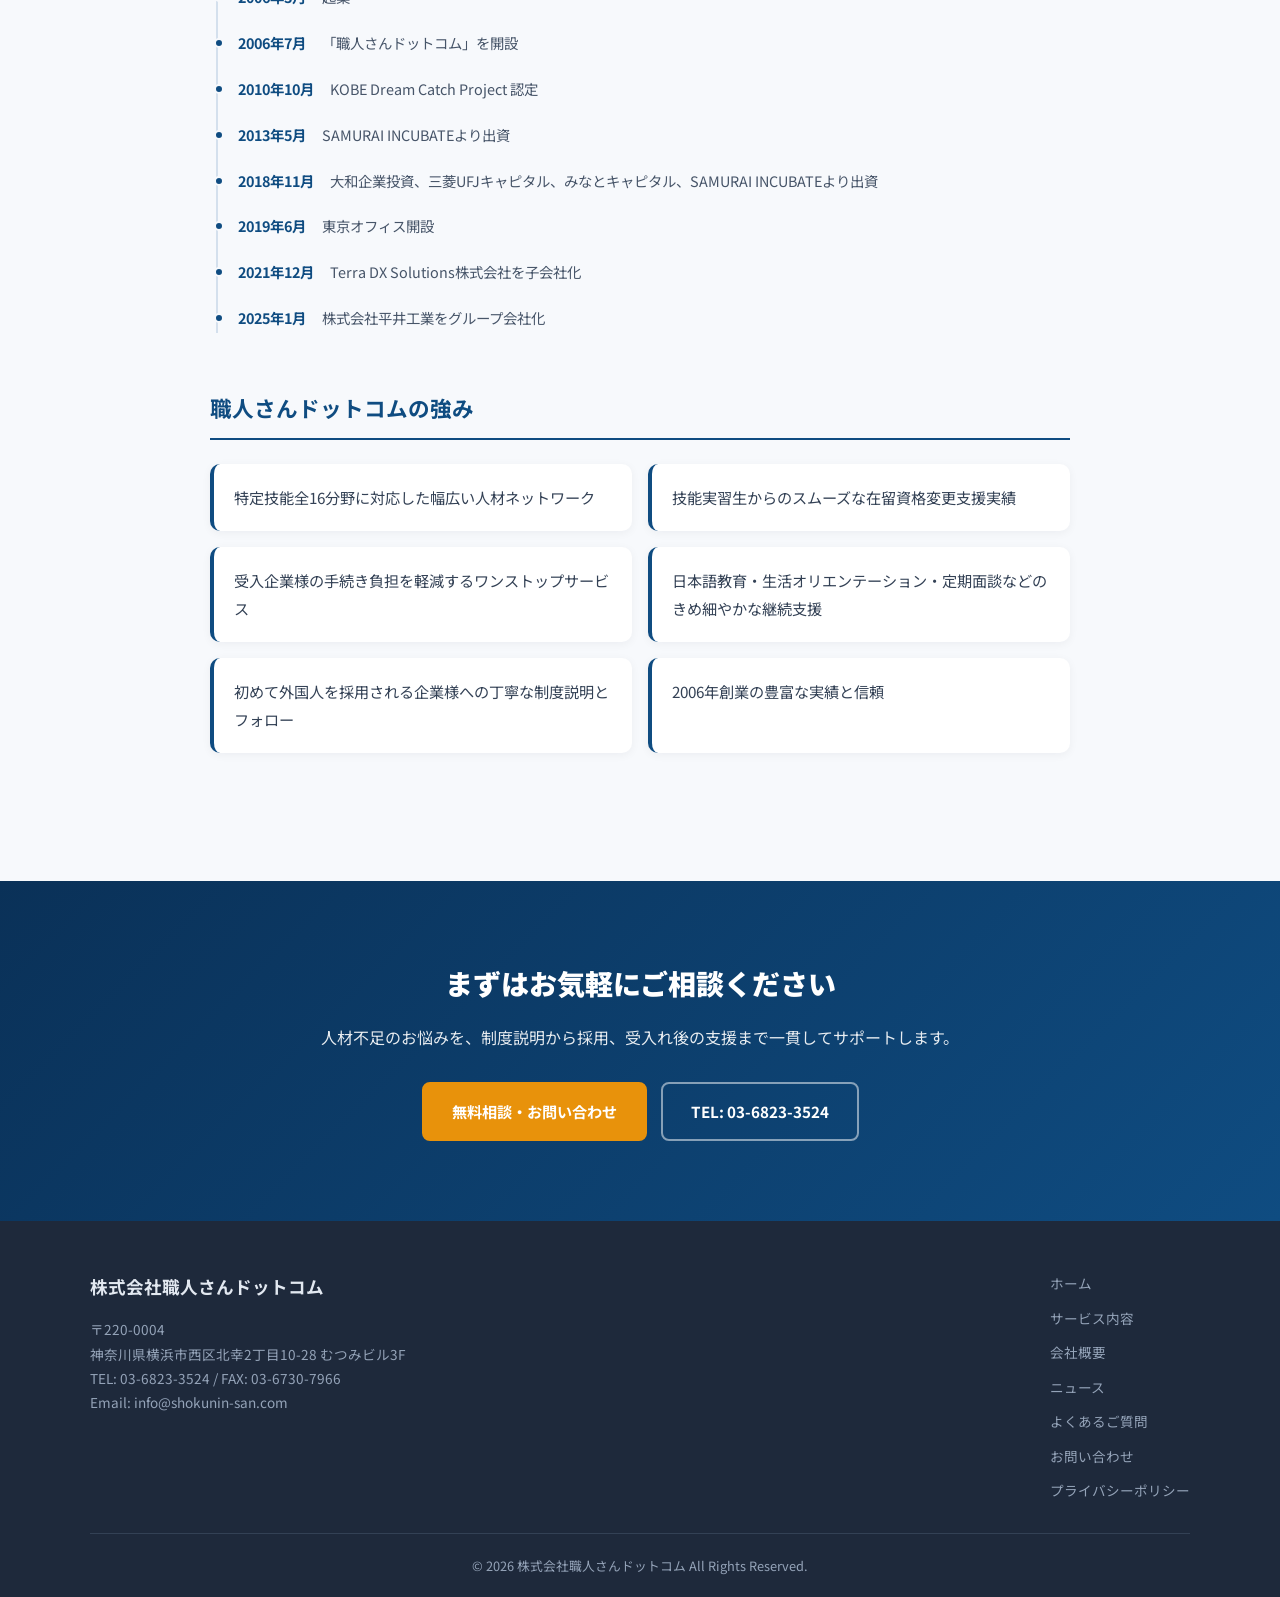
==== commit b79744d4: "SEO・レスポンシブ・フォーム・プライバシーポリシー等の一括改善 - #2 モバイルナビにオーバーレイ背景・スクロール防止・dvh対応追加 - #3 GAS連携によるお問い合わせフォームバックエンド実" ====
--- a/company.html
+++ b/company.html
@@ -5,10 +5,41 @@
   <meta name="viewport" content="width=device-width, initial-scale=1.0">
   <title>会社概要 | 株式会社職人さんドットコム</title>
   <meta name="description" content="株式会社職人さんドットコムの会社概要。特定技能外国人の紹介・受入れ支援ができる登録支援機関です。">
+  <link rel="canonical" href="https://shokunin-san-com.vercel.app/company.html">
+  <meta property="og:title" content="会社概要 | 株式会社職人さんドットコム">
+  <meta property="og:description" content="株式会社職人さんドットコムの会社概要。2006年創業、特定技能外国人の紹介・受入れ支援を行う登録支援機関。">
+  <meta property="og:type" content="website">
+  <meta property="og:url" content="https://shokunin-san-com.vercel.app/company.html">
+  <meta property="og:site_name" content="株式会社職人さんドットコム">
+  <meta property="og:locale" content="ja_JP">
+  <meta name="twitter:card" content="summary">
+  <meta name="twitter:title" content="会社概要 | 株式会社職人さんドットコム">
+  <meta name="twitter:description" content="株式会社職人さんドットコムの会社概要。2006年創業、特定技能外国人の紹介・受入れ支援を行う登録支援機関。">
   <link rel="preconnect" href="https://fonts.googleapis.com">
   <link rel="preconnect" href="https://fonts.gstatic.com" crossorigin>
   <link href="https://fonts.googleapis.com/css2?family=Noto+Sans+JP:wght@400;500;700;900&display=swap" rel="stylesheet">
   <link rel="stylesheet" href="style.css">
+  <script type="application/ld+json">
+  {
+    "@context": "https://schema.org",
+    "@type": "LocalBusiness",
+    "name": "株式会社職人さんドットコム",
+    "url": "https://shokunin-san-com.vercel.app",
+    "telephone": "03-6823-3524",
+    "faxNumber": "03-6730-7966",
+    "email": "info@shokunin-san.com",
+    "address": {
+      "@type": "PostalAddress",
+      "postalCode": "220-0004",
+      "addressRegion": "神奈川県",
+      "addressLocality": "横浜市西区",
+      "streetAddress": "北幸2丁目10-28 むつみビル3F",
+      "addressCountry": "JP"
+    },
+    "foundingDate": "2006-03",
+    "description": "特定技能外国人の紹介・受入れ支援ができる登録支援機関"
+  }
+  </script>
 </head>
 <body>
 
@@ -31,6 +62,7 @@
       </nav>
     </div>
   </header>
+  <div class="nav-overlay" id="navOverlay"></div>
 
   <section class="page-header">
     <div class="container">
@@ -163,6 +195,7 @@
           <a href="topics.html">ニュース</a>
           <a href="qa.html">よくあるご質問</a>
           <a href="contact.html">お問い合わせ</a>
+          <a href="privacy.html">プライバシーポリシー</a>
         </div>
       </div>
       <div class="footer-bottom">
@@ -174,16 +207,21 @@
   <script>
     const hamburger = document.getElementById('hamburger');
     const nav = document.getElementById('nav');
+    const overlay = document.getElementById('navOverlay');
+    function closeNav() {
+      hamburger.classList.remove('active');
+      nav.classList.remove('open');
+      overlay.classList.remove('active');
+      document.body.style.overflow = '';
+    }
     hamburger.addEventListener('click', () => {
+      const isOpen = nav.classList.toggle('open');
       hamburger.classList.toggle('active');
-      nav.classList.toggle('open');
+      overlay.classList.toggle('active');
+      document.body.style.overflow = isOpen ? 'hidden' : '';
     });
-    nav.querySelectorAll('a').forEach(a => {
-      a.addEventListener('click', () => {
-        hamburger.classList.remove('active');
-        nav.classList.remove('open');
-      });
-    });
+    overlay.addEventListener('click', closeNav);
+    nav.querySelectorAll('a').forEach(a => a.addEventListener('click', closeNav));
   </script>
 
 </body>
--- a/style.css
+++ b/style.css
@@ -1080,6 +1080,7 @@
     right: -100%;
     width: 280px;
     height: 100vh;
+    height: 100dvh;
     background: white;
     flex-direction: column;
     padding: 80px 30px 30px;
@@ -1087,10 +1088,23 @@
     box-shadow: -4px 0 20px rgba(0, 0, 0, 0.1);
     transition: right 0.3s;
     z-index: 1000;
+    overflow-y: auto;
   }
 
   .nav.open {
     right: 0;
+  }
+
+  .nav-overlay {
+    display: none;
+    position: fixed;
+    inset: 0;
+    background: rgba(0, 0, 0, 0.4);
+    z-index: 999;
+  }
+
+  .nav-overlay.active {
+    display: block;
   }
 
   .nav a {
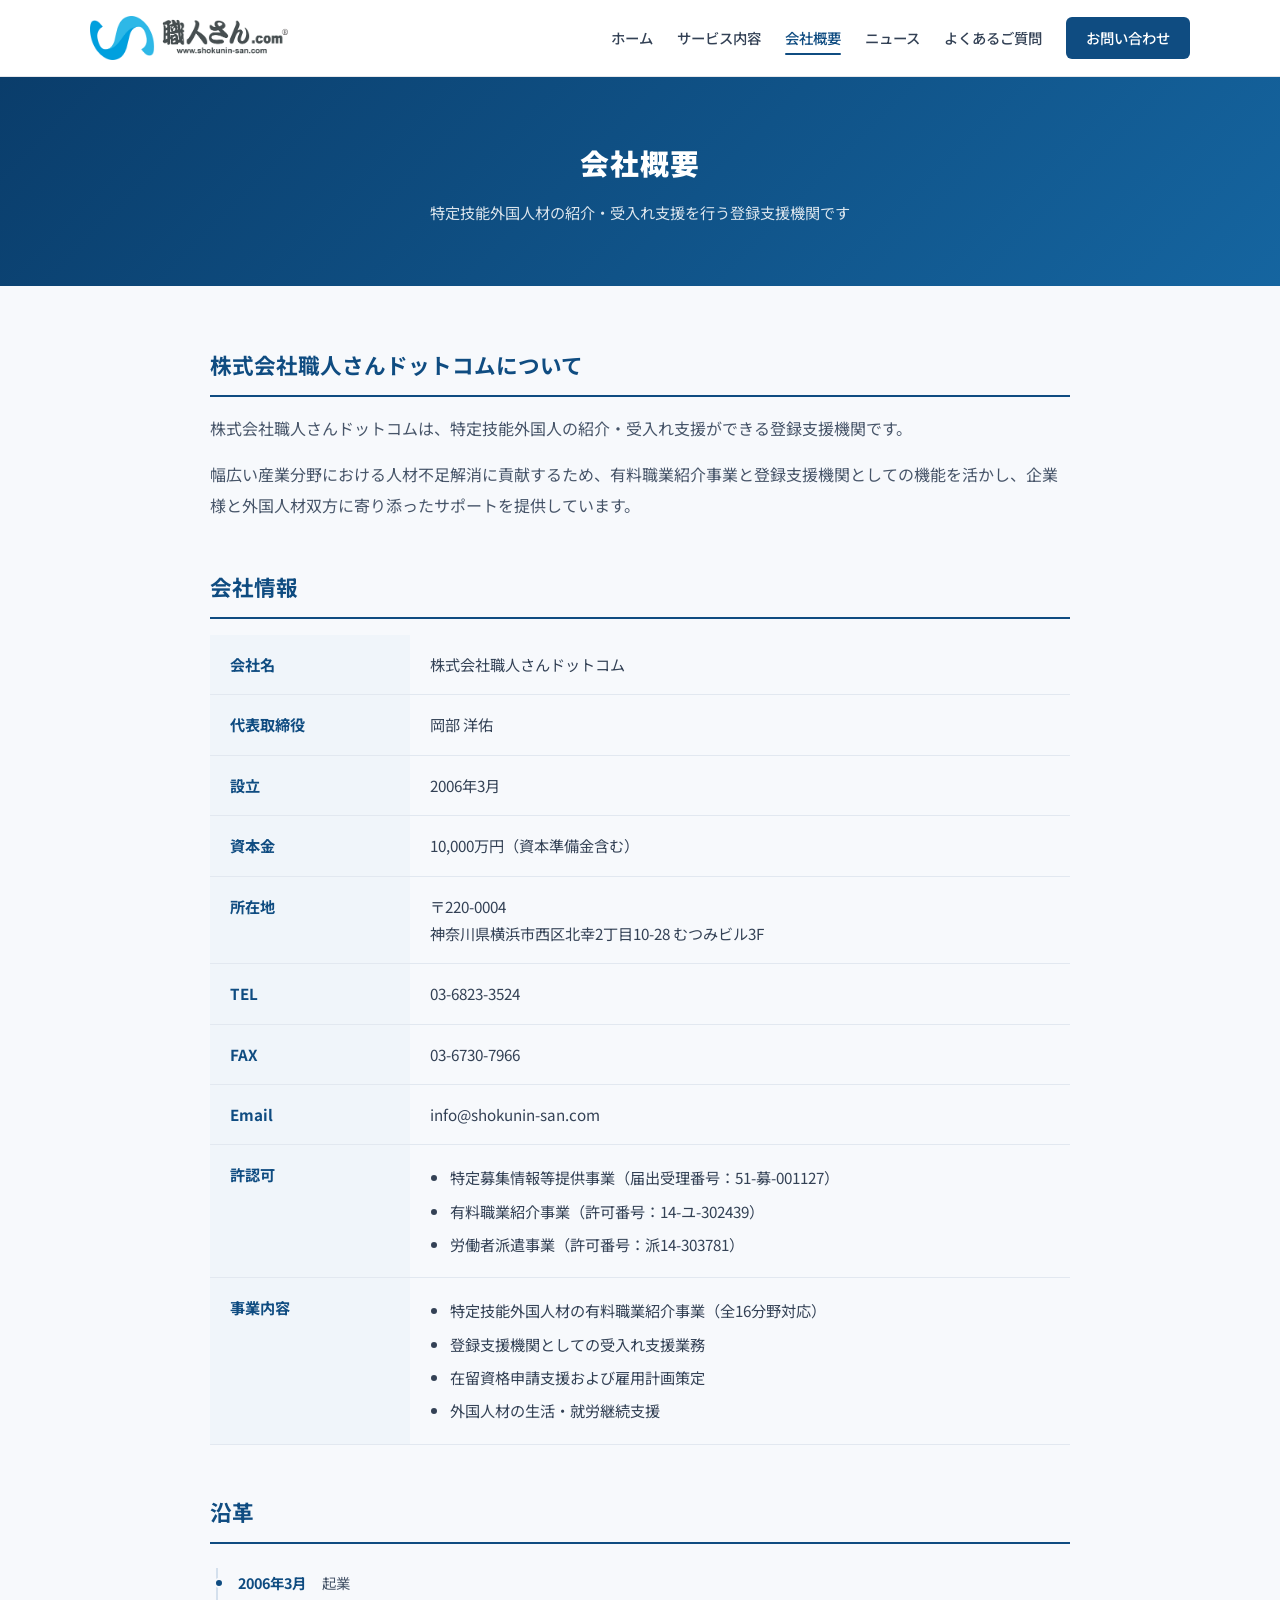
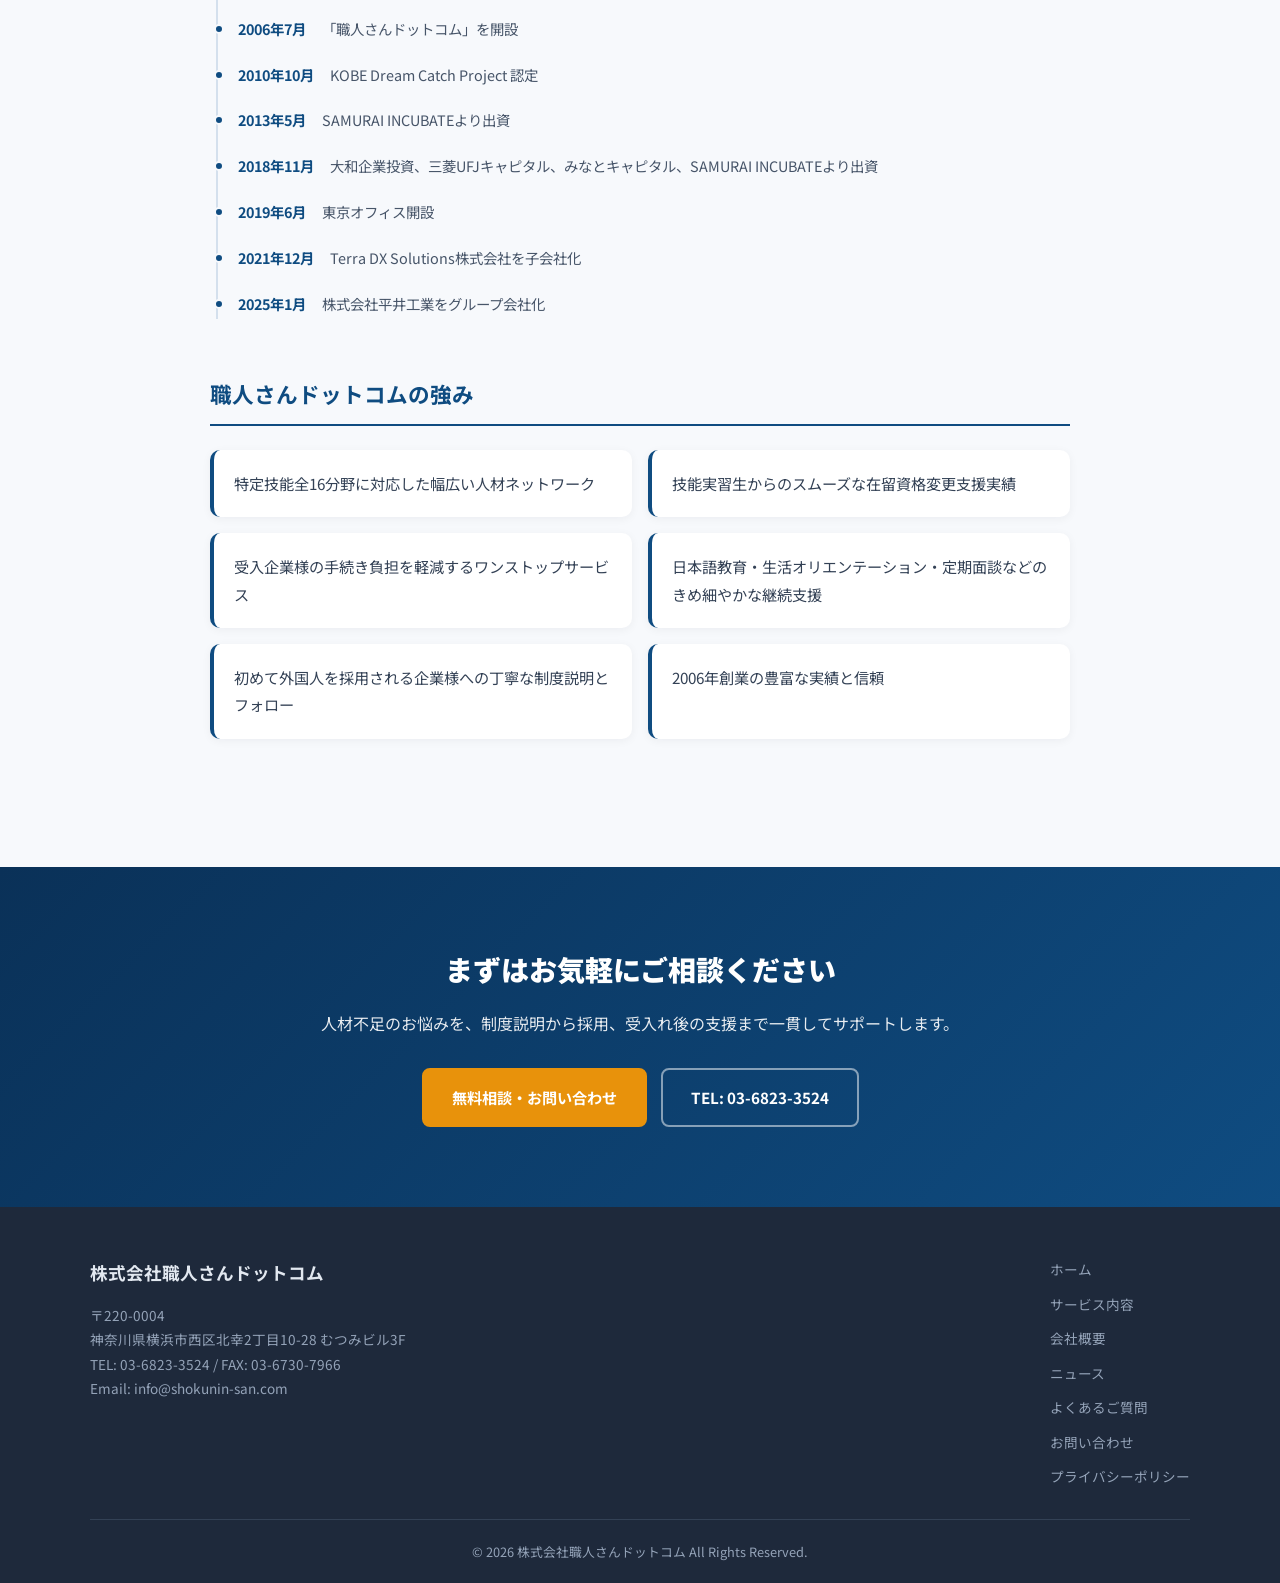
==== commit 3174f902: "ロゴ画像化・ファビコン・OGP画像を全ページに導入 - 公式ロゴ logo.png を images/ に配置し、全7ページのヘッダーをテキストから画像ロゴに差し替え - ロゴマーク部分から favi" ====
--- a/company.html
+++ b/company.html
@@ -12,9 +12,16 @@
   <meta property="og:url" content="https://shokunin-san-com.vercel.app/company.html">
   <meta property="og:site_name" content="株式会社職人さんドットコム">
   <meta property="og:locale" content="ja_JP">
-  <meta name="twitter:card" content="summary">
+  <meta name="twitter:card" content="summary_large_image">
   <meta name="twitter:title" content="会社概要 | 株式会社職人さんドットコム">
   <meta name="twitter:description" content="株式会社職人さんドットコムの会社概要。2006年創業、特定技能外国人の紹介・受入れ支援を行う登録支援機関。">
+  <meta name="twitter:image" content="https://shokunin-san-com.vercel.app/images/ogp.jpg">
+  <meta property="og:image" content="https://shokunin-san-com.vercel.app/images/ogp.jpg">
+  <meta property="og:image:width" content="1200">
+  <meta property="og:image:height" content="630">
+  <link rel="icon" type="image/png" sizes="32x32" href="images/favicon-32.png">
+  <link rel="icon" type="image/png" sizes="192x192" href="images/favicon-192.png">
+  <link rel="apple-touch-icon" sizes="180x180" href="images/apple-touch-icon.png">
   <link rel="preconnect" href="https://fonts.googleapis.com">
   <link rel="preconnect" href="https://fonts.gstatic.com" crossorigin>
   <link href="https://fonts.googleapis.com/css2?family=Noto+Sans+JP:wght@400;500;700;900&display=swap" rel="stylesheet">
@@ -46,8 +53,7 @@
   <header class="header">
     <div class="container header-inner">
       <a href="index.html" class="logo">
-        <span class="logo-main">職人さんドットコム</span>
-        <span class="logo-sub">登録支援機関</span>
+        <img src="images/logo.png" alt="株式会社職人さんドットコム">
       </a>
       <button class="hamburger" id="hamburger" aria-label="メニューを開く">
         <span></span><span></span><span></span>
--- a/style.css
+++ b/style.css
@@ -69,22 +69,20 @@
 }
 
 .logo {
-  display: flex;
-  flex-direction: column;
-  gap: 2px;
-}
-
-.logo-main {
-  font-size: 1.25rem;
-  font-weight: 700;
-  color: #0f4c81;
-  letter-spacing: 0.02em;
-}
-
-.logo-sub {
-  font-size: 0.7rem;
-  color: #64748b;
-  letter-spacing: 0.08em;
+  display: inline-flex;
+  align-items: center;
+}
+
+.logo img {
+  height: 44px;
+  width: auto;
+  display: block;
+}
+
+@media (max-width: 480px) {
+  .logo img {
+    height: 36px;
+  }
 }
 
 .nav {
@@ -177,6 +175,12 @@
   overflow: hidden;
 }
 
+.hero.hero-image-bg {
+  background:
+    linear-gradient(135deg, rgba(10, 49, 88, 0.82) 0%, rgba(15, 76, 129, 0.78) 50%, rgba(10, 61, 107, 0.85) 100%),
+    url("images/hero.png") center/cover no-repeat;
+}
+
 .hero-overlay {
   position: absolute;
   inset: 0;
@@ -285,6 +289,29 @@
   padding: 80px 0;
 }
 
+/* セクション背景画像（薄い背景＋オーバーレイ） */
+.has-bg {
+  position: relative;
+  background-size: cover;
+  background-position: center;
+  isolation: isolate;
+}
+
+.has-bg::before {
+  content: "";
+  position: absolute;
+  inset: 0;
+  z-index: -1;
+}
+
+.has-bg-trouble::before {
+  background: rgba(255, 255, 255, 0.92);
+}
+
+.has-bg-system::before {
+  background: rgba(240, 245, 250, 0.88);
+}
+
 .section-title {
   font-size: 1.75rem;
   font-weight: 900;
@@ -357,6 +384,30 @@
   box-shadow: 0 4px 16px rgba(15, 23, 42, 0.06);
   transition: transform 0.3s, box-shadow 0.3s;
   border-left: 4px solid #0f4c81;
+  overflow: hidden;
+}
+
+.feature-image {
+  height: 180px;
+  margin: -32px -32px 24px;
+  overflow: hidden;
+  position: relative;
+}
+
+.feature-image::after {
+  content: "";
+  position: absolute;
+  inset: 0;
+  background: linear-gradient(180deg, rgba(10, 49, 88, 0.25) 0%, rgba(10, 49, 88, 0.45) 100%);
+  pointer-events: none;
+}
+
+.feature-image img {
+  width: 100%;
+  height: 100%;
+  object-fit: cover;
+  display: block;
+  filter: saturate(0.85);
 }
 
 .feature-card:hover {
@@ -438,6 +489,38 @@
   gap: 12px;
 }
 
+/* 5STEP版（index.html用） */
+.service-flow-5 {
+  display: grid;
+  grid-template-columns: repeat(5, 1fr);
+  gap: 16px;
+}
+
+.flow-image {
+  height: 130px;
+  margin: -28px -24px 16px;
+  overflow: hidden;
+  border-top-left-radius: 14px;
+  border-top-right-radius: 14px;
+  position: relative;
+}
+
+.flow-image::after {
+  content: "";
+  position: absolute;
+  inset: 0;
+  background: linear-gradient(180deg, rgba(10, 49, 88, 0.30) 0%, rgba(10, 49, 88, 0.50) 100%);
+  pointer-events: none;
+}
+
+.flow-image img {
+  width: 100%;
+  height: 100%;
+  object-fit: cover;
+  display: block;
+  filter: saturate(0.85);
+}
+
 .flow-step {
   flex: 1;
   background: white;
@@ -562,6 +645,12 @@
   padding: 80px 20px;
 }
 
+.cta.has-image {
+  background:
+    linear-gradient(135deg, rgba(10, 49, 88, 0.88) 0%, rgba(15, 76, 129, 0.85) 100%),
+    url("images/handshake.png") center/cover no-repeat;
+}
+
 .cta h2 {
   font-size: 1.75rem;
   margin-bottom: 16px;
@@ -674,6 +763,66 @@
 /* --- Service Page --- */
 .service-block {
   margin-bottom: 48px;
+}
+
+/* 対応分野カード（service.html） */
+.industry-grid {
+  display: grid;
+  grid-template-columns: repeat(4, 1fr);
+  gap: 20px;
+  margin-bottom: 32px;
+}
+
+.industry-card {
+  background: #ffffff;
+  border-radius: 14px;
+  overflow: hidden;
+  box-shadow: 0 4px 16px rgba(15, 23, 42, 0.06);
+  transition: transform 0.3s, box-shadow 0.3s;
+}
+
+.industry-card:hover {
+  transform: translateY(-3px);
+  box-shadow: 0 8px 22px rgba(15, 23, 42, 0.1);
+}
+
+.industry-image {
+  height: 160px;
+  overflow: hidden;
+  position: relative;
+}
+
+.industry-image::after {
+  content: "";
+  position: absolute;
+  inset: 0;
+  background: linear-gradient(180deg, rgba(10, 49, 88, 0.25) 0%, rgba(10, 49, 88, 0.45) 100%);
+  pointer-events: none;
+}
+
+.industry-image img {
+  width: 100%;
+  height: 100%;
+  object-fit: cover;
+  display: block;
+  filter: saturate(0.85);
+}
+
+.industry-body {
+  padding: 16px 20px 20px;
+}
+
+.industry-body h3 {
+  font-size: 1.05rem;
+  color: #0f4c81;
+  margin-bottom: 6px;
+  font-weight: 700;
+}
+
+.industry-body p {
+  color: #64748b;
+  font-size: 0.85rem;
+  line-height: 1.7;
 }
 
 .service-block h2 {
@@ -1023,6 +1172,23 @@
    Responsive
    ============================================ */
 @media (max-width: 900px) {
+  .hero-content {
+    grid-template-columns: 1fr;
+    gap: 32px;
+  }
+
+  .hero-text-area {
+    max-width: 100%;
+  }
+
+  .service-flow-5 {
+    grid-template-columns: repeat(2, 1fr);
+  }
+
+  .industry-grid {
+    grid-template-columns: repeat(2, 1fr);
+  }
+
   .worry-grid {
     grid-template-columns: repeat(2, 1fr);
   }
@@ -1199,6 +1365,24 @@
   }
 }
 
+@media (max-width: 600px) {
+  .service-flow-5 {
+    grid-template-columns: 1fr;
+  }
+
+  .industry-grid {
+    grid-template-columns: 1fr;
+  }
+
+  .feature-image {
+    height: 200px;
+  }
+
+  .flow-image {
+    height: 180px;
+  }
+}
+
 @media (max-width: 480px) {
   .hero h1 {
     font-size: 1.35rem;
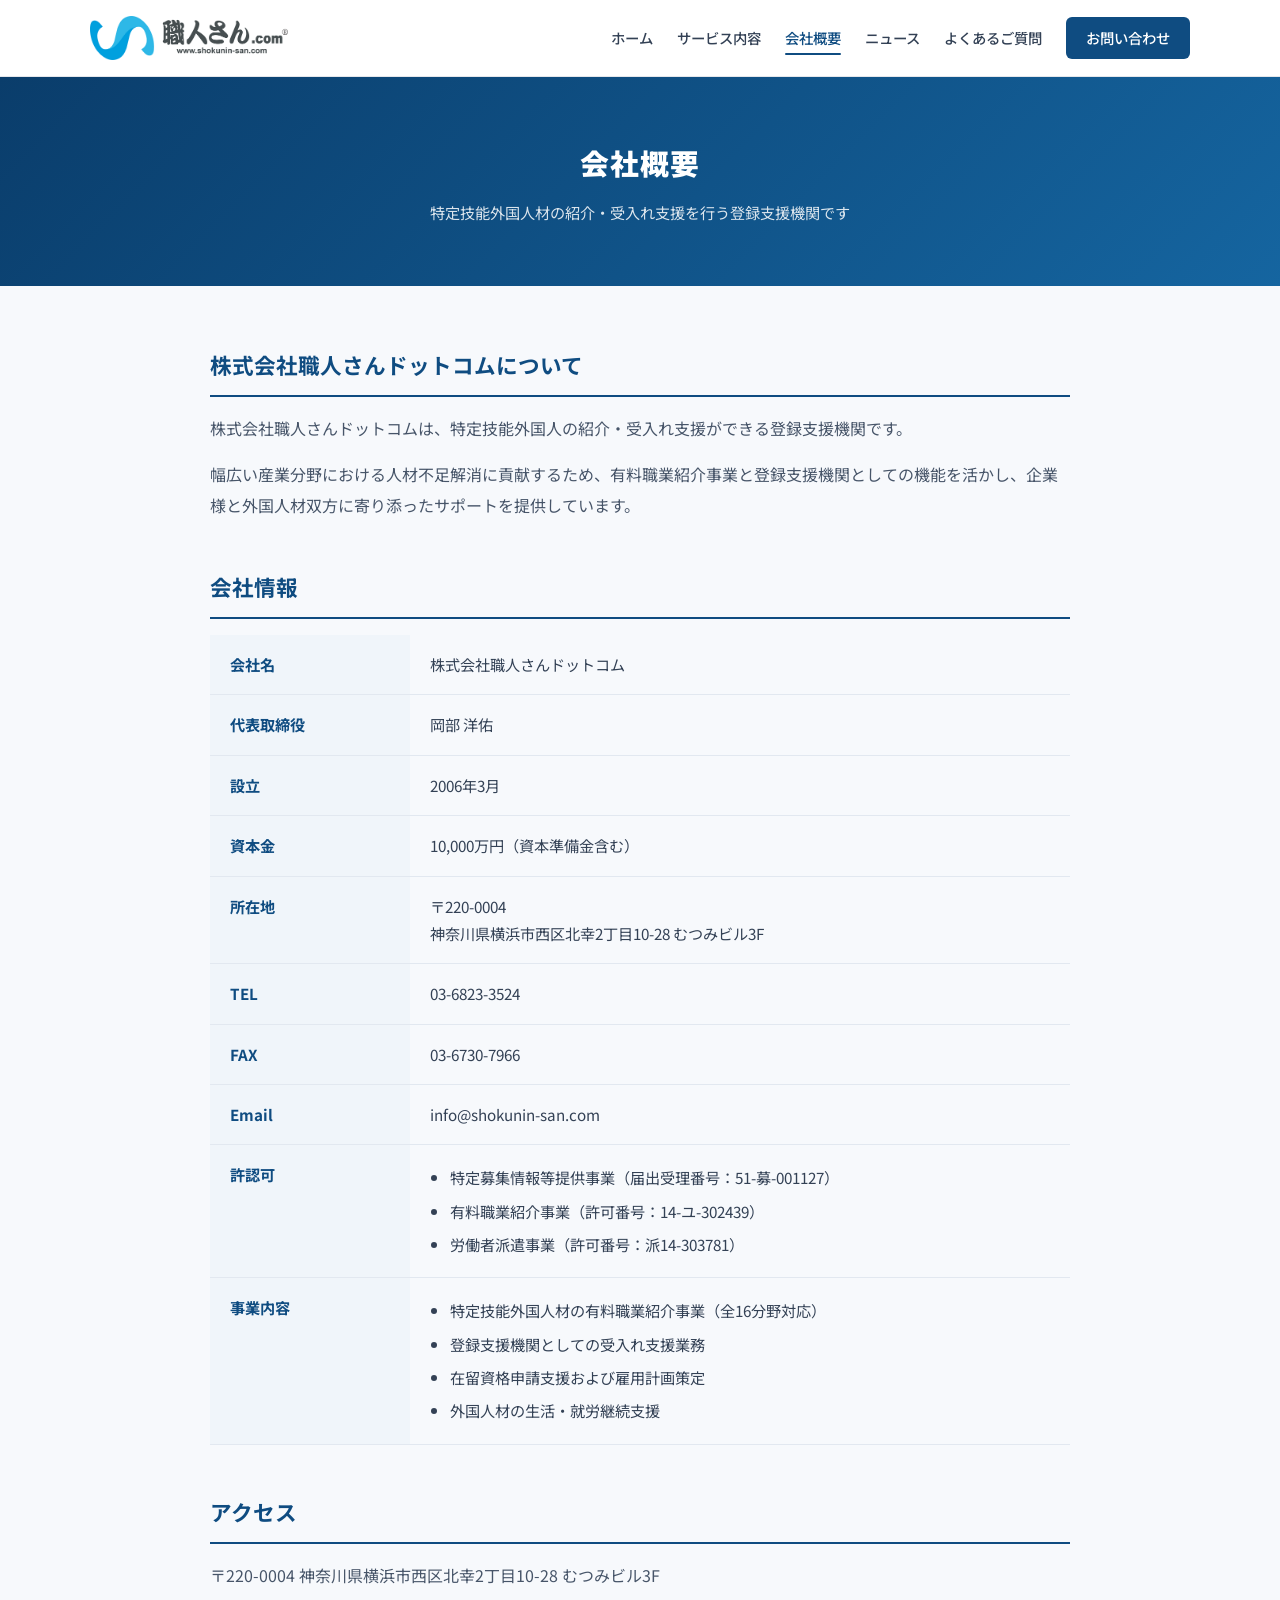
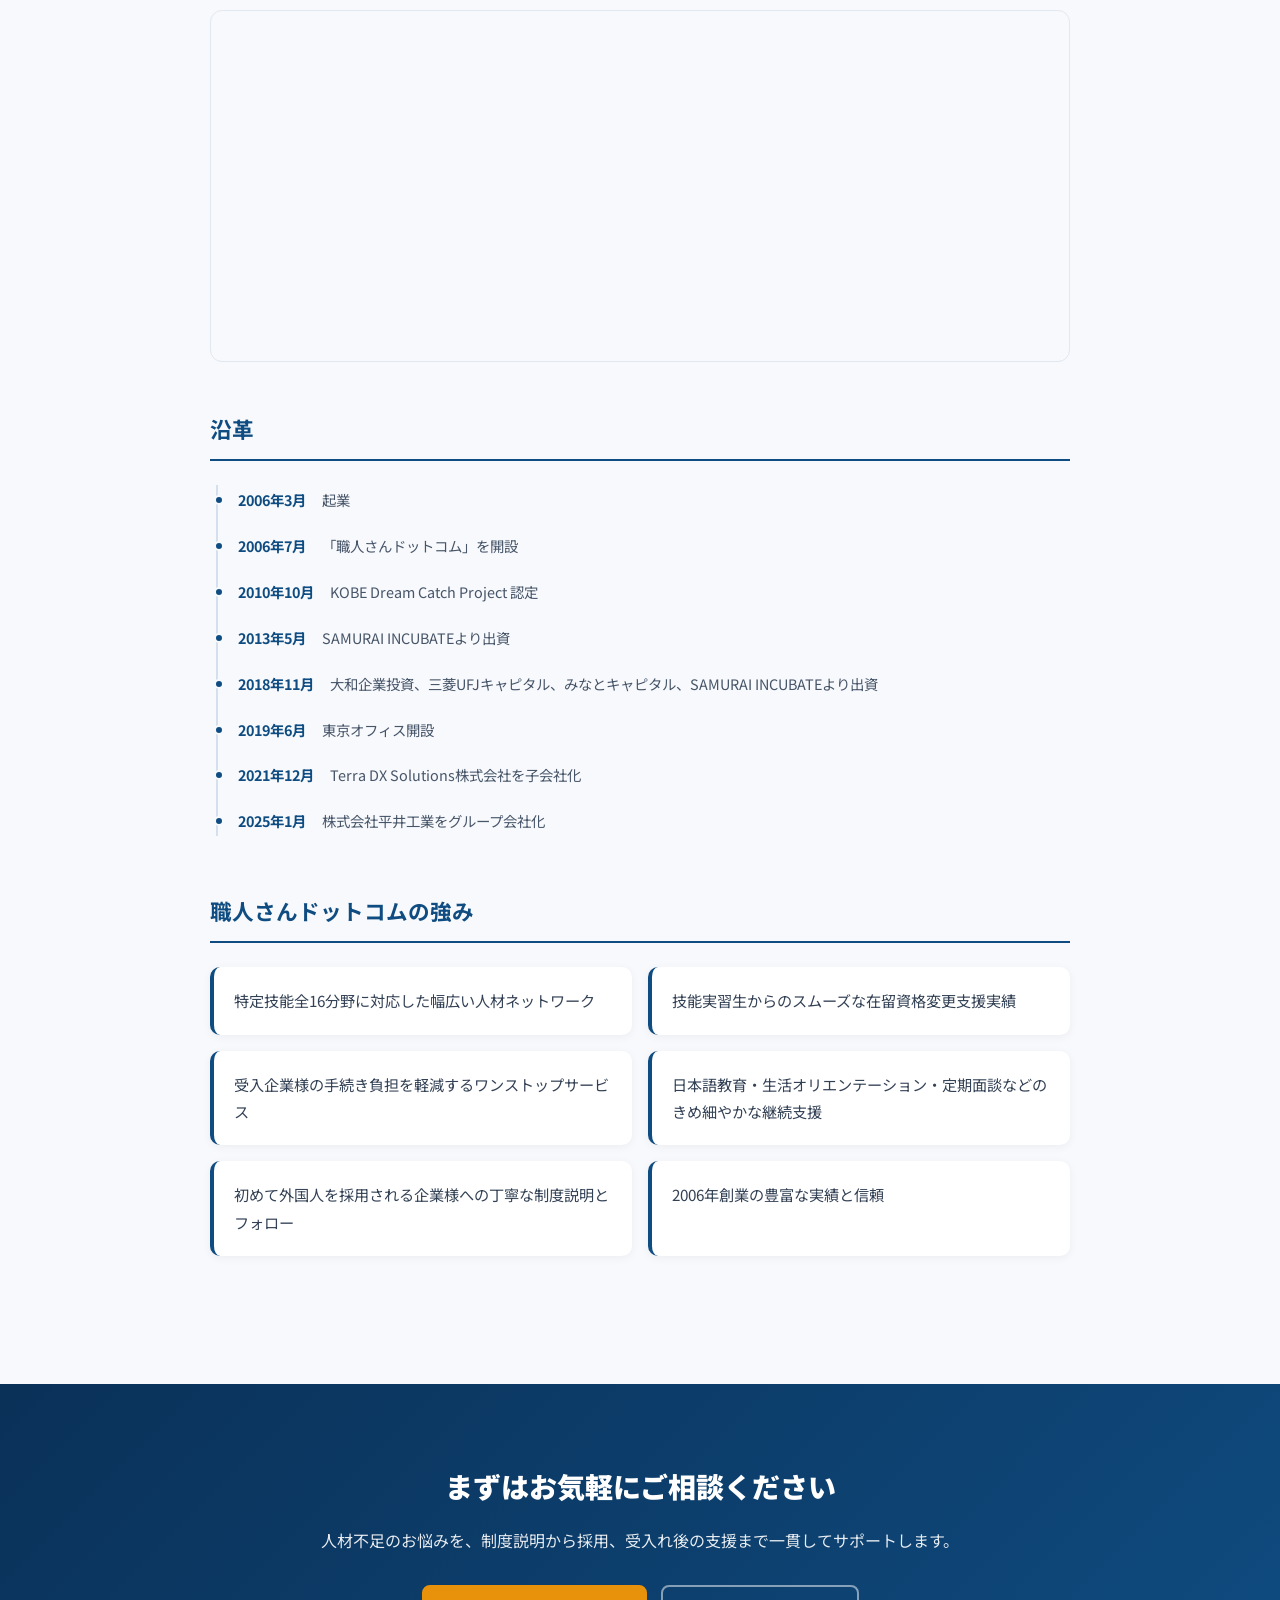
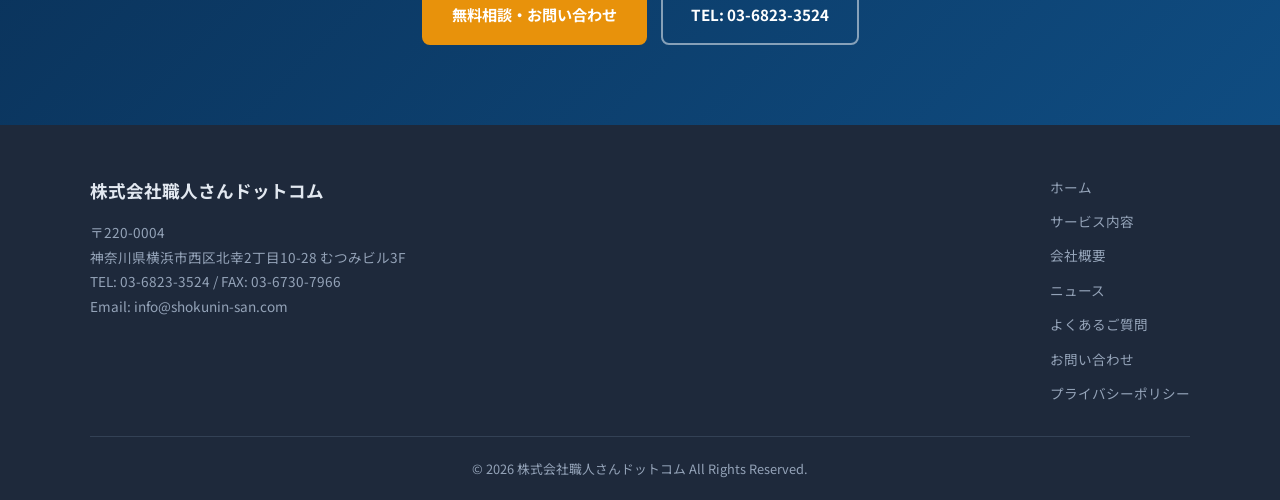
==== commit 8869d082: "SEO技術改善: 構造化データ拡充とサイトマップ更新 - service / company / topics / qa / contact / privacy に BreadcrumbList JS" ====
--- a/company.html
+++ b/company.html
@@ -47,6 +47,16 @@
     "description": "特定技能外国人の紹介・受入れ支援ができる登録支援機関"
   }
   </script>
+  <script type="application/ld+json">
+  {
+    "@context": "https://schema.org",
+    "@type": "BreadcrumbList",
+    "itemListElement": [
+      {"@type": "ListItem", "position": 1, "name": "ホーム", "item": "https://shokunin-san-com.vercel.app/"},
+      {"@type": "ListItem", "position": 2, "name": "会社概要", "item": "https://shokunin-san-com.vercel.app/company.html"}
+    ]
+  }
+  </script>
 </head>
 <body>
 
@@ -122,6 +132,21 @@
       </div>
 
       <div class="service-block">
+        <h2>アクセス</h2>
+        <p>〒220-0004 神奈川県横浜市西区北幸2丁目10-28 むつみビル3F</p>
+        <div class="mt-20" style="border-radius:12px; overflow:hidden; border:1px solid #e2e8f0;">
+          <iframe
+            src="https://maps.google.com/maps?q=%E7%A5%9E%E5%A5%88%E5%B7%9D%E7%9C%8C%E6%A8%AA%E6%B5%9C%E5%B8%82%E8%A5%BF%E5%8C%BA%E5%8C%97%E5%B9%B82-10-28&t=&z=16&ie=UTF8&iwloc=&output=embed"
+            width="100%"
+            height="350"
+            style="border:0; display:block;"
+            loading="lazy"
+            referrerpolicy="no-referrer-when-downgrade"
+            title="株式会社職人さんドットコム アクセス地図"></iframe>
+        </div>
+      </div>
+
+      <div class="service-block">
         <h2>沿革</h2>
         <div class="history-list">
           <div class="history-item">
